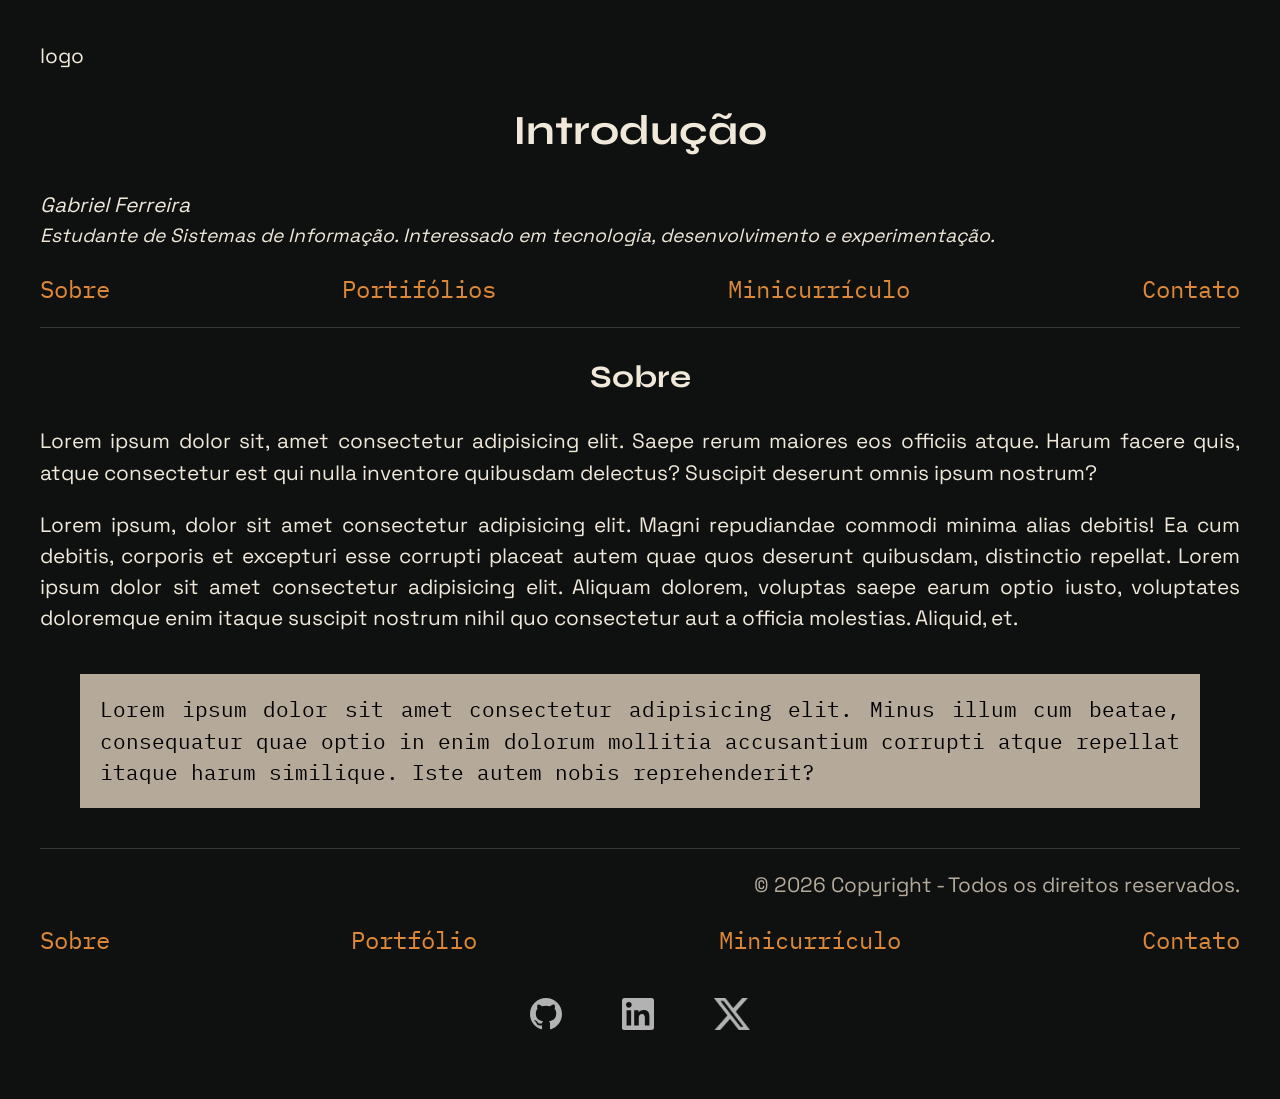
==== index.html @ 4c0dea56 "Update header with introduction and additional information; enhance styling for author and descripti" ====
<!DOCTYPE html>
<html lang="pt-br">
<head>
    <meta charset="UTF-8">
    <meta name="viewport" content="width=device-width, initial-scale=1.0">

    <link rel="preconnect" href="https://fonts.googleapis.com">
    <link rel="preconnect" href="https://fonts.gstatic.com" crossorigin>
    <link href="https://fonts.googleapis.com/css2?family=IBM+Plex+Mono:ital,wght@0,100;0,200;0,300;0,400;0,500;0,600;0,700;1,100;1,200;1,300;1,400;1,500;1,600;1,700&family=Space+Grotesk:wght@300..700&family=Syne:wght@400..800&display=swap" rel="stylesheet">

    <link rel="stylesheet" href="style.css">
    <link rel="shortcut icon" href="images/favicon.ico" type="image/x-icon">
    <title>Portifolio</title>
</head>
<body>

    <header>
        <p>logo</p>
        <h1>Introdução</h1>
        <p class="autor">Gabriel Ferreira</p>
        <p id="more">Estudante de Sistemas de Informação. Interessado em tecnologia, desenvolvimento e experimentação.</p>

        <nav>
            <a href="index.html">Sobre </a>
            <a href="portifolio">Portifólios</a>
            <a href="curriculo.html">Minicurrículo</a>
            <a href="contato.html">Contato</a>
        </nav>
    </header>
    <hr>
    <main>
        <h2 style="text-align: center;">Sobre</h2>
        <p>Lorem ipsum dolor sit, amet consectetur adipisicing elit. Saepe rerum maiores eos officiis atque. Harum facere quis, atque consectetur est qui nulla inventore quibusdam delectus? Suscipit deserunt omnis ipsum nostrum?</p>
        <p>Lorem ipsum, dolor sit amet consectetur adipisicing elit. Magni repudiandae commodi minima alias debitis! Ea cum debitis, corporis et excepturi esse corrupti placeat autem quae quos deserunt quibusdam, distinctio repellat. Lorem ipsum dolor sit amet consectetur adipisicing elit. Aliquam dolorem, voluptas saepe earum optio iusto, voluptates doloremque enim itaque suscipit nostrum nihil quo consectetur aut a officia molestias. Aliquid, et.</p>
        <code>Lorem ipsum dolor sit amet consectetur adipisicing elit. Minus illum cum beatae, consequatur quae optio in enim dolorum mollitia accusantium corrupti atque repellat itaque harum similique. Iste autem nobis reprehenderit?</code>
    </main>
<hr>
    <footer id="footer">
        <p>&copy; 2026 Copyright - Todos os direitos reservados.</p>

        <nav aria-label="Acesso rápido">
            <a href="index.html">Sobre</a>
            <a href="portfolio.html">Portfólio</a>
            <a href="curriculo.html">Minicurrículo</a>
            <a href="contato.html">Contato</a>
        </nav>

        <div class="social-links">
            <a href="https://github.com/GabrielAlgumaCoisa">
                <img src="images/github-dark.svg" alt="Github" height="32">
            </a>
            <a href="https://www.linkedin.com/in/gabriel-macedo-81b163448/">
                <img src="images/linkedin-app-white-icon.svg" alt="Linkedin" height="32">
            </a>
            <a href="https://x.com/_PesteBubonika_">
                <img src="images/X_logo_2023_(white).svg.webp" alt="X" height="32">
            </a>
        </div>
    </footer>
</body>
</html>
---- style.css ----
:root {
    --bg:           #0F1111; /* Preto */
    --header:       #1C2321; /* Preto Esverdeado */
    --line:         #38373B; /* Cinza Escuro */
    --shadow:       #000000; /* Preto */

    --block:        #C24F1D; /* Laranja Queimado */
    --border:       #4E1C0D; /* Marrom Avermelhado */

    --highlight:    #DD8838; /* Âmbar */
    --text:         #F0E8D8; /* Off-White */
    --muted:        #B5AA9A; /* Bege Acinzentado */

    --paper:        #F0E8D8; /* Papel */
    --rust:         #8C2E0F; /* Ferrugem */
}
body {
    background: var(--bg);
    color: var(--text);

    font-family: "Space Grotesk", sans-serif;
    font-size: 1.3rem;

    line-height: 1.5;
    margin: 0 auto;
    padding: 20px;
    max-width: 1200px;
    text-align: justify;
}

nav > a {
    color: var(--highlight);
    text-decoration: none;
    font-size: 1.5rem;
    font-family: "IBM Plex Mono", monospace;
    display: inline-block;
    transition: transform 0.2s ease-in-out, color 0.2s ease-in-out;
}


nav > a:hover{
    color: var(--block);
    transform: scale(1.08);
}

h1, h2, h3, h4, h5, h6 {
    font-family: "Syne", sans-serif;
    font-weight: 700;
}

h1 {
    text-align: center;
}

code {
    color: var(--shadow);
    display: block;
    background: var(--muted);

    margin: 40px;
    padding: 20px;
    font-family: "IBM Plex Mono", monospace;
}

nav{
    display: flex;
    justify-content: space-between;
}

hr{
    border: none;
    border-top: 1px solid var(--line);
    margin: 20px auto;
}

#footer {
    color: var(--muted);
}

footer p{
    text-align: end;
}

.social-links {
    display: flex;
    justify-content: center;
    align-items: center;
    gap: 60px;
    padding: 40px;
}

.social-links a img {
    transition: transform 0.2s ease;
    filter: brightness(0.7);
}

.social-links a:hover img {
    transform: scale(1.25);
    filter: brightness(1.0);
}

.autor {
    text-align: left;
    font-style: italic;
    font-size: 1.3rem;
}

#more {
    text-align: left; 
    font-style: italic;
    font-size: 1.2rem;
    margin-top: -20px;
    margin-bottom: 20px;
}
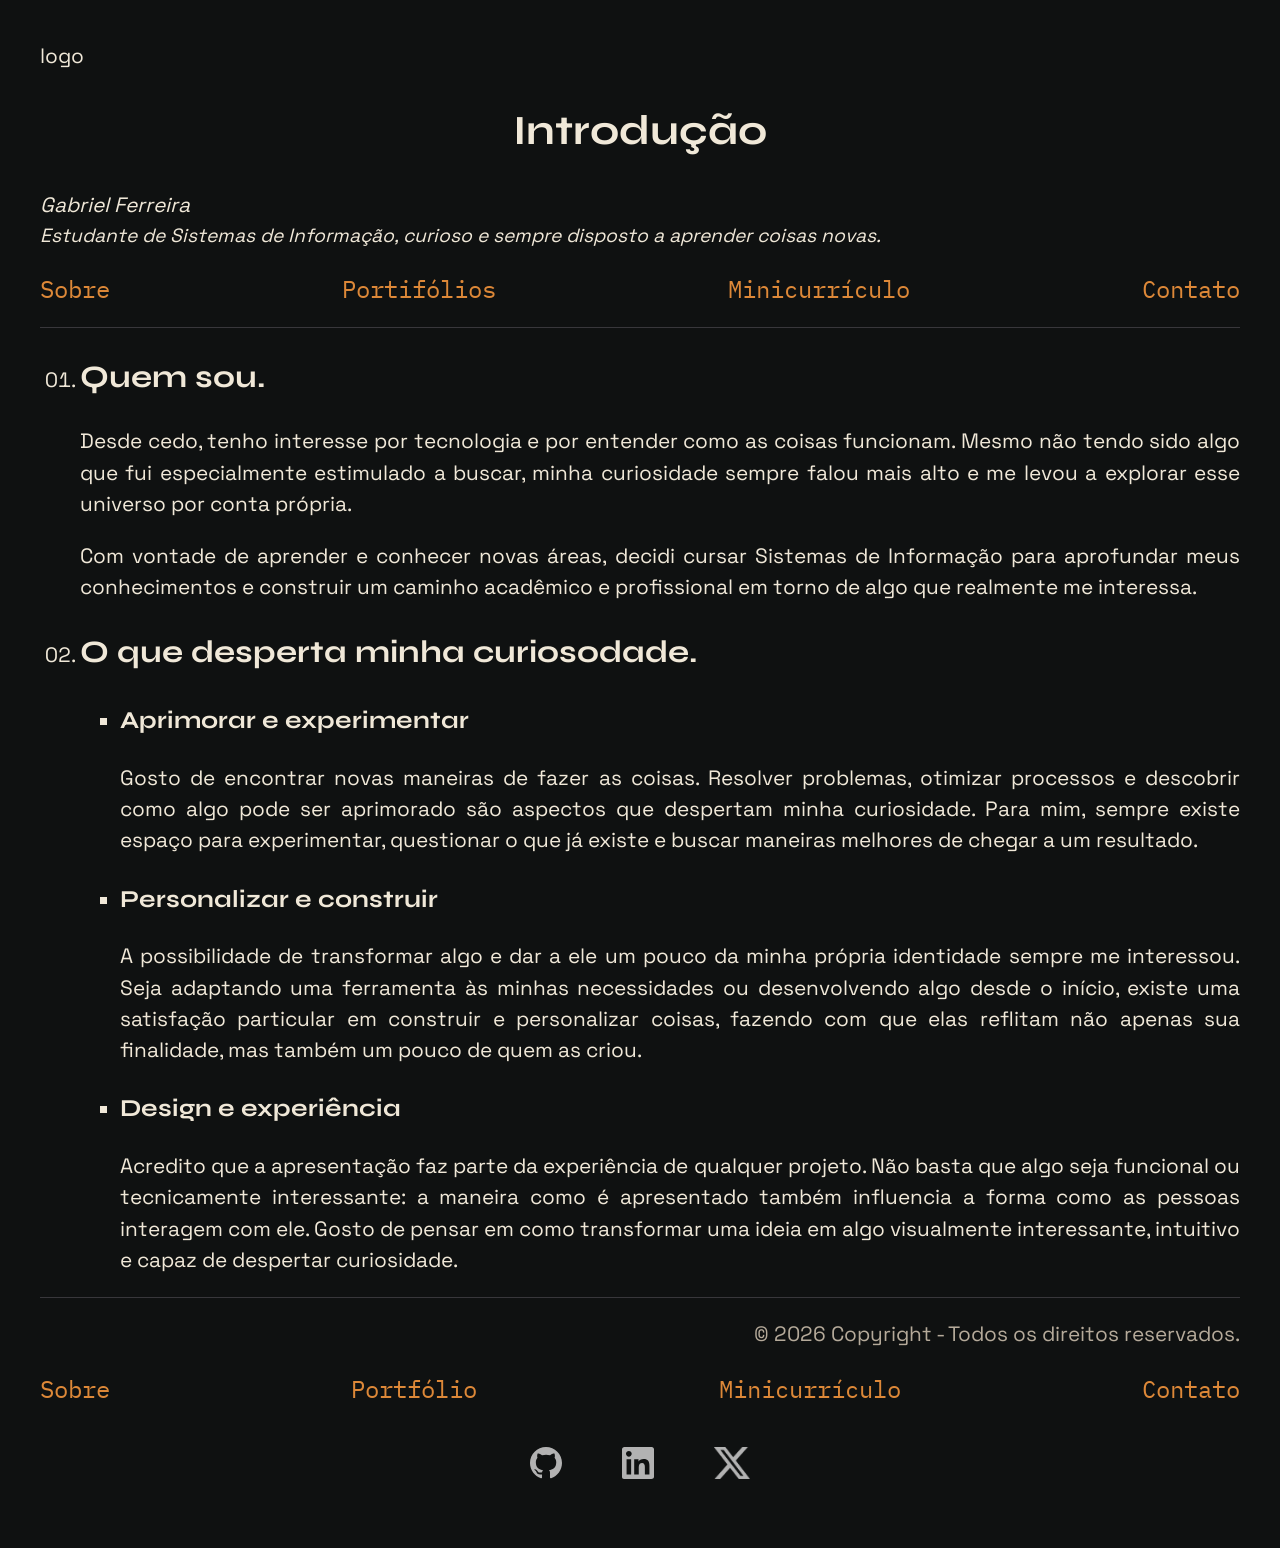
==== commit 0afd086d: "Revise main content structure and update footer styles; enhance list presentation" ====
--- a/index.html
+++ b/index.html
@@ -18,7 +18,7 @@
         <p>logo</p>
         <h1>Introdução</h1>
         <p class="autor">Gabriel Ferreira</p>
-        <p id="more">Estudante de Sistemas de Informação. Interessado em tecnologia, desenvolvimento e experimentação.</p>
+        <p id="more">Estudante de Sistemas de Informação, curioso e sempre disposto a aprender coisas novas.</p>
 
         <nav>
             <a href="index.html">Sobre </a>
@@ -29,10 +29,32 @@
     </header>
     <hr>
     <main>
-        <h2 style="text-align: center;">Sobre</h2>
-        <p>Lorem ipsum dolor sit, amet consectetur adipisicing elit. Saepe rerum maiores eos officiis atque. Harum facere quis, atque consectetur est qui nulla inventore quibusdam delectus? Suscipit deserunt omnis ipsum nostrum?</p>
-        <p>Lorem ipsum, dolor sit amet consectetur adipisicing elit. Magni repudiandae commodi minima alias debitis! Ea cum debitis, corporis et excepturi esse corrupti placeat autem quae quos deserunt quibusdam, distinctio repellat. Lorem ipsum dolor sit amet consectetur adipisicing elit. Aliquam dolorem, voluptas saepe earum optio iusto, voluptates doloremque enim itaque suscipit nostrum nihil quo consectetur aut a officia molestias. Aliquid, et.</p>
-        <code>Lorem ipsum dolor sit amet consectetur adipisicing elit. Minus illum cum beatae, consequatur quae optio in enim dolorum mollitia accusantium corrupti atque repellat itaque harum similique. Iste autem nobis reprehenderit?</code>
+        <section>
+            <ol>
+                <li>
+                    <h2>Quem sou.</h2>
+                    <p>Desde cedo, tenho interesse por tecnologia e por entender como as coisas funcionam. Mesmo não tendo sido algo que fui especialmente estimulado a buscar, minha curiosidade sempre falou mais alto e me levou a explorar esse universo por conta própria.</p>
+                    <p>Com vontade de aprender e conhecer novas áreas, decidi cursar Sistemas de Informação para aprofundar meus conhecimentos e construir um caminho acadêmico e profissional em torno de algo que realmente me interessa.</p>
+                </li>
+                <li>
+                    <h2>O que desperta minha curiosodade.</h2>
+                    <ul>
+                        <li>
+                            <h3>Aprimorar e experimentar</h3>
+                            <p>Gosto de encontrar novas maneiras de fazer as coisas. Resolver problemas, otimizar processos e descobrir como algo pode ser aprimorado são aspectos que despertam minha curiosidade. Para mim, sempre existe espaço para experimentar, questionar o que já existe e buscar maneiras melhores de chegar a um resultado.</p>
+                        </li>
+                        <li>
+                            <h3>Personalizar e construir</h3>
+                            <p>A possibilidade de transformar algo e dar a ele um pouco da minha própria identidade sempre me interessou. Seja adaptando uma ferramenta às minhas necessidades ou desenvolvendo algo desde o início, existe uma satisfação particular em construir e personalizar coisas, fazendo com que elas reflitam não apenas sua finalidade, mas também um pouco de quem as criou.</p>
+                        </li>
+                        <li>
+                            <h3>Design e experiência</h3>
+                            <p>Acredito que a apresentação faz parte da experiência de qualquer projeto. Não basta que algo seja funcional ou tecnicamente interessante: a maneira como é apresentado também influencia a forma como as pessoas interagem com ele. Gosto de pensar em como transformar uma ideia em algo visualmente interessante, intuitivo e capaz de despertar curiosidade.</p>
+                        </li>
+                    </ul>
+                </li>
+            </ol>
+        </section>
     </main>
 <hr>
     <footer id="footer">
--- a/style.css
+++ b/style.css
@@ -73,12 +73,20 @@
     margin: 20px auto;
 }
 
+footer p{
+    text-align: end;
+}
+
+ol {
+    list-style-type: decimal-leading-zero;
+}
+
+ul {
+    list-style-type: square;
+}
+
 #footer {
     color: var(--muted);
-}
-
-footer p{
-    text-align: end;
 }
 
 .social-links {
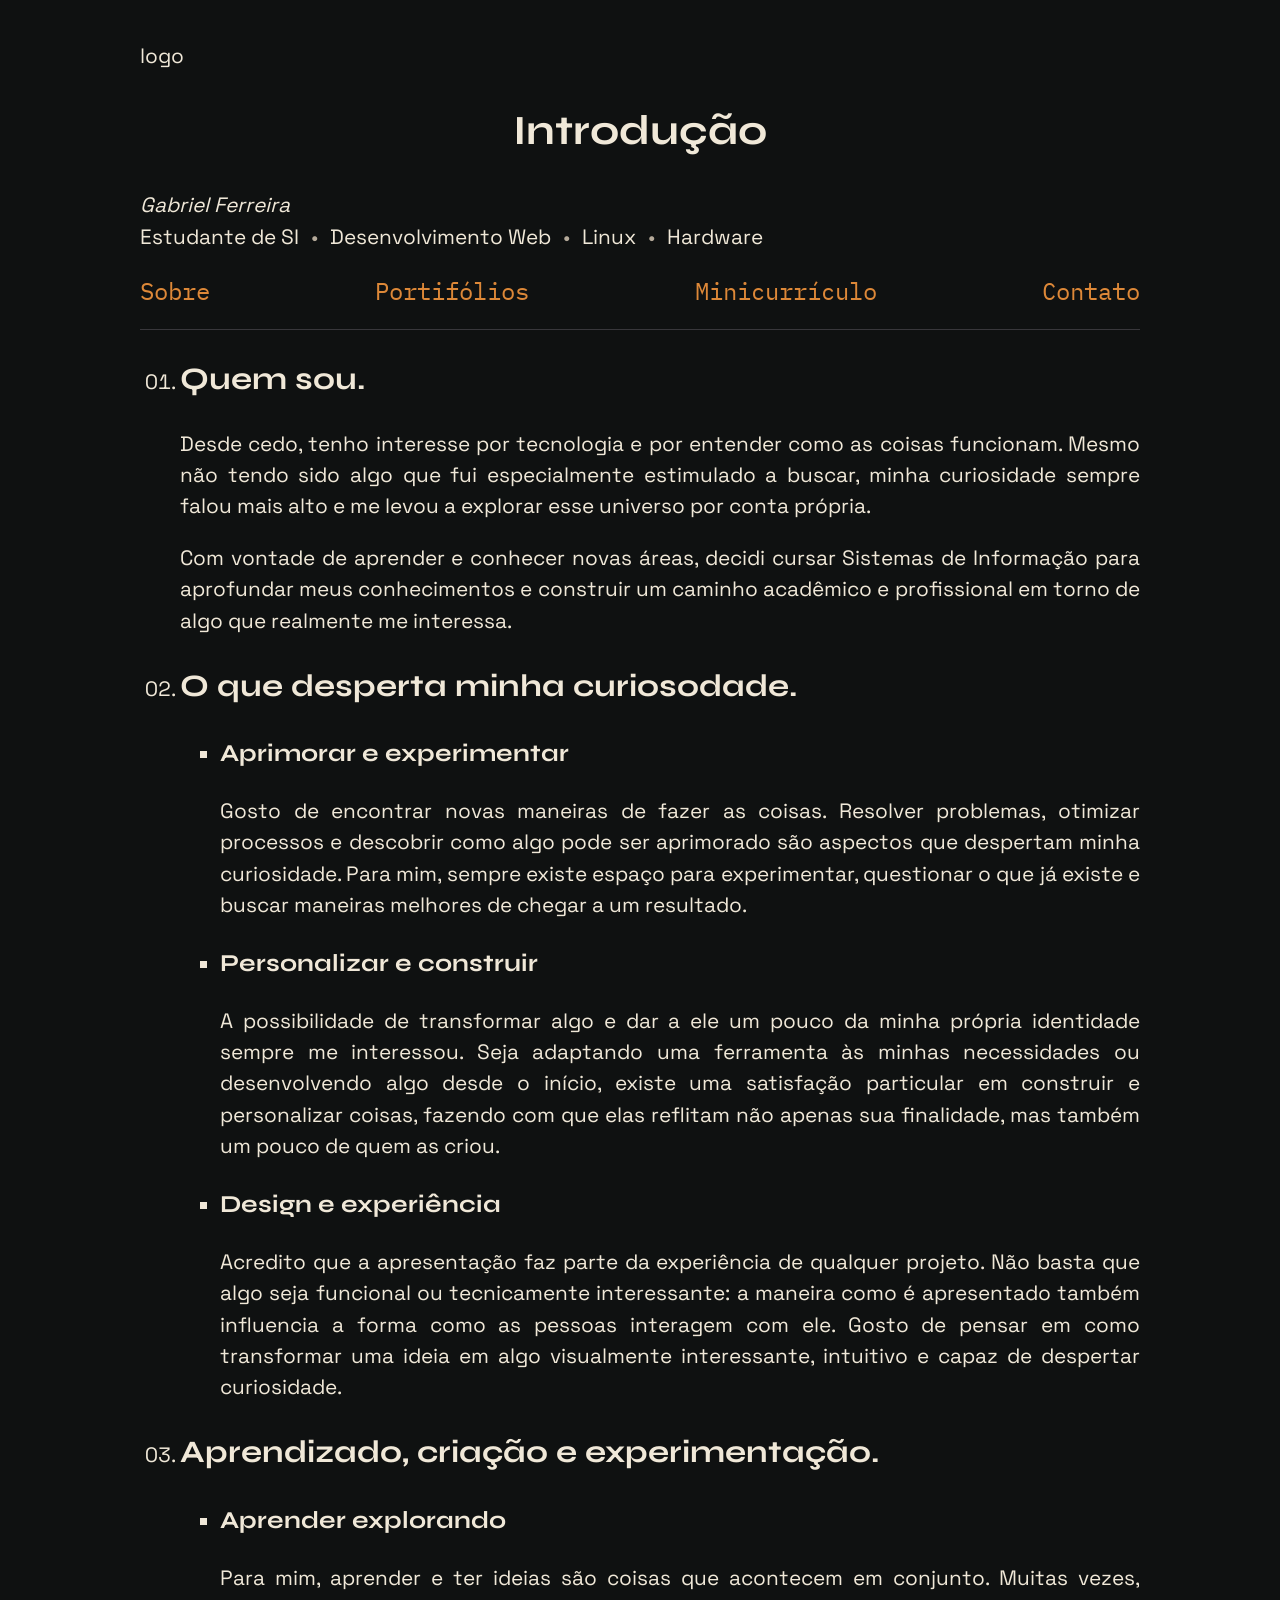
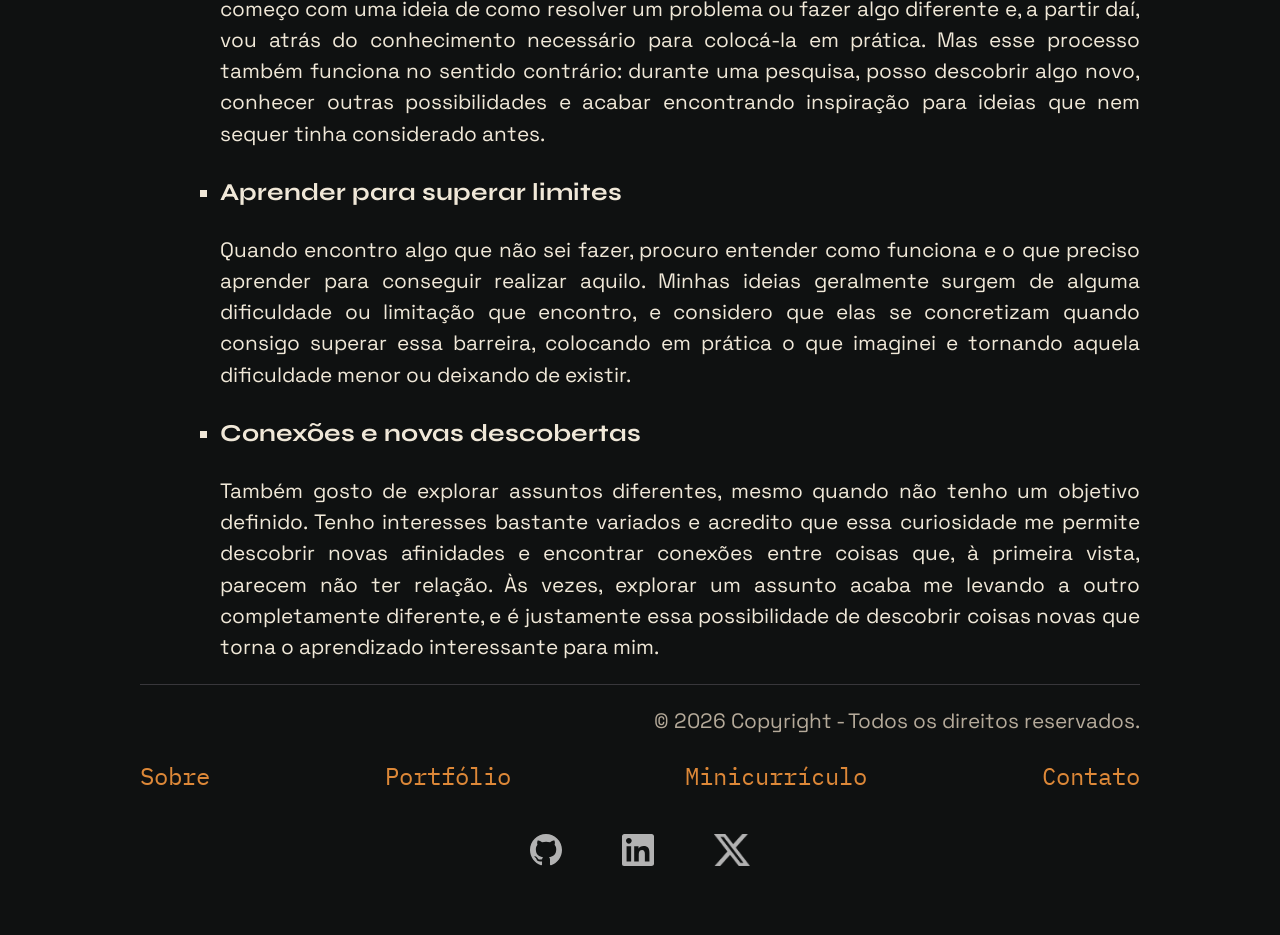
==== commit 4e00bbb3: "Update header section with additional information and improve layout; adjust CSS for better styling" ====
--- a/index.html
+++ b/index.html
@@ -18,7 +18,13 @@
         <p>logo</p>
         <h1>Introdução</h1>
         <p class="autor">Gabriel Ferreira</p>
-        <p id="more">Estudante de Sistemas de Informação, curioso e sempre disposto a aprender coisas novas.</p>
+
+        <div class="header-info">
+            <span>Estudante de SI</span>
+            <span>Desenvolvimento Web</span>
+            <span>Linux</span>
+            <span>Hardware</span>
+        </div>
 
         <nav>
             <a href="index.html">Sobre </a>
@@ -53,6 +59,23 @@
                         </li>
                     </ul>
                 </li>
+                <li>
+                    <h2>Aprendizado, criação e experimentação.</h2>
+                    <ul>
+                        <li>
+                            <h3>Aprender explorando</h3>
+                            <p>Para mim, aprender e ter ideias são coisas que acontecem em conjunto. Muitas vezes, começo com uma ideia de como resolver um problema ou fazer algo diferente e, a partir daí, vou atrás do conhecimento necessário para colocá-la em prática. Mas esse processo também funciona no sentido contrário: durante uma pesquisa, posso descobrir algo novo, conhecer outras possibilidades e acabar encontrando inspiração para ideias que nem sequer tinha considerado antes.</p>
+                        </li>
+                        <li>
+                            <h3>Aprender para superar limites</h3>
+                            <p>Quando encontro algo que não sei fazer, procuro entender como funciona e o que preciso aprender para conseguir realizar aquilo. Minhas ideias geralmente surgem de alguma dificuldade ou limitação que encontro, e considero que elas se concretizam quando consigo superar essa barreira, colocando em prática o que imaginei e tornando aquela dificuldade menor ou deixando de existir.</p>
+                        </li>
+                        <li>
+                            <h3>Conexões e novas descobertas</h3>
+                            <p>Também gosto de explorar assuntos diferentes, mesmo quando não tenho um objetivo definido. Tenho interesses bastante variados e acredito que essa curiosidade me permite descobrir novas afinidades e encontrar conexões entre coisas que, à primeira vista, parecem não ter relação. Às vezes, explorar um assunto acaba me levando a outro completamente diferente, e é justamente essa possibilidade de descobrir coisas novas que torna o aprendizado interessante para mim.</p>
+                        </li>
+                    </ul>
+                </li>
             </ol>
         </section>
     </main>
--- a/style.css
+++ b/style.css
@@ -24,7 +24,7 @@
     line-height: 1.5;
     margin: 0 auto;
     padding: 20px;
-    max-width: 1200px;
+    max-width: 1000px;
     text-align: justify;
 }
 
@@ -85,6 +85,20 @@
     list-style-type: square;
 }
 
+.header-info {
+    display: flex;
+    align-items: center;
+    gap: 12px;
+    margin-top: -20px;
+    margin-bottom: 20px;
+}
+
+.header-info span + span::before {
+    content: "•";
+    margin-right: 12px;
+    color: var(--muted);
+}
+
 #footer {
     color: var(--muted);
 }
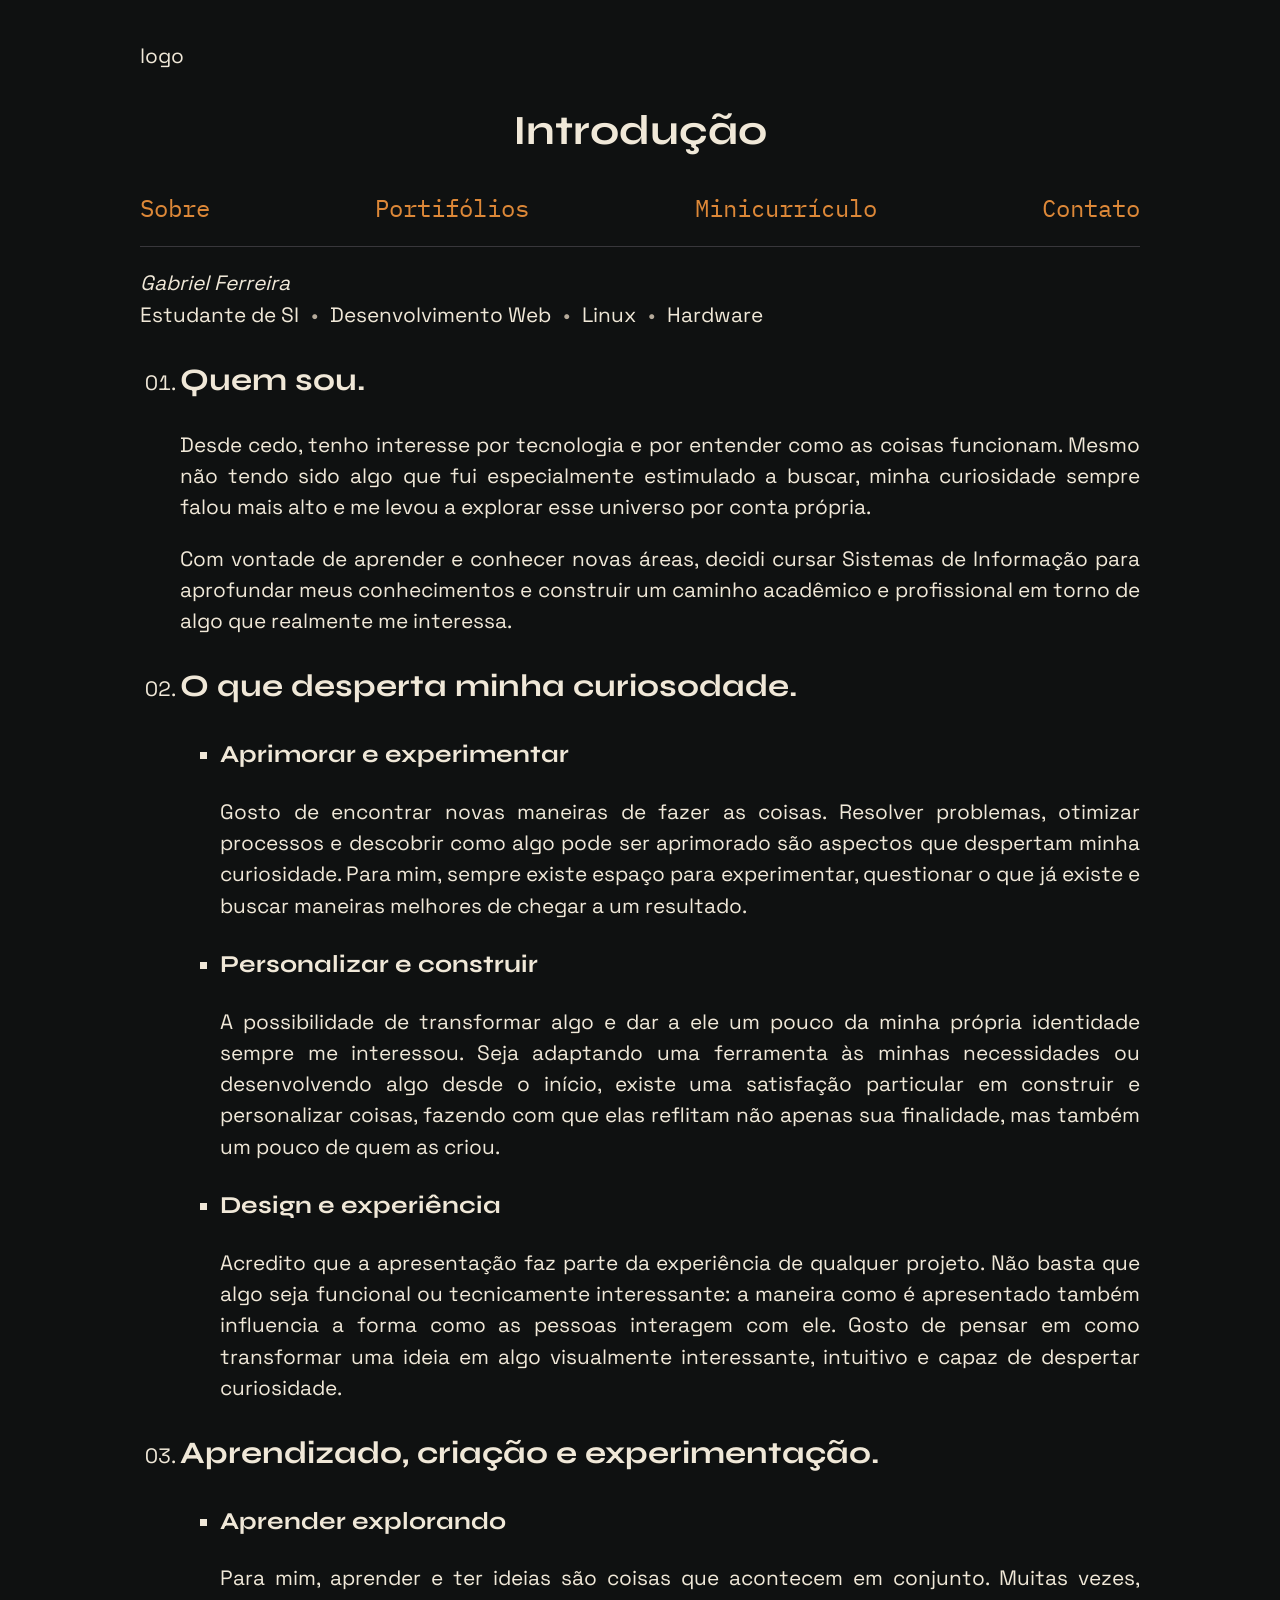
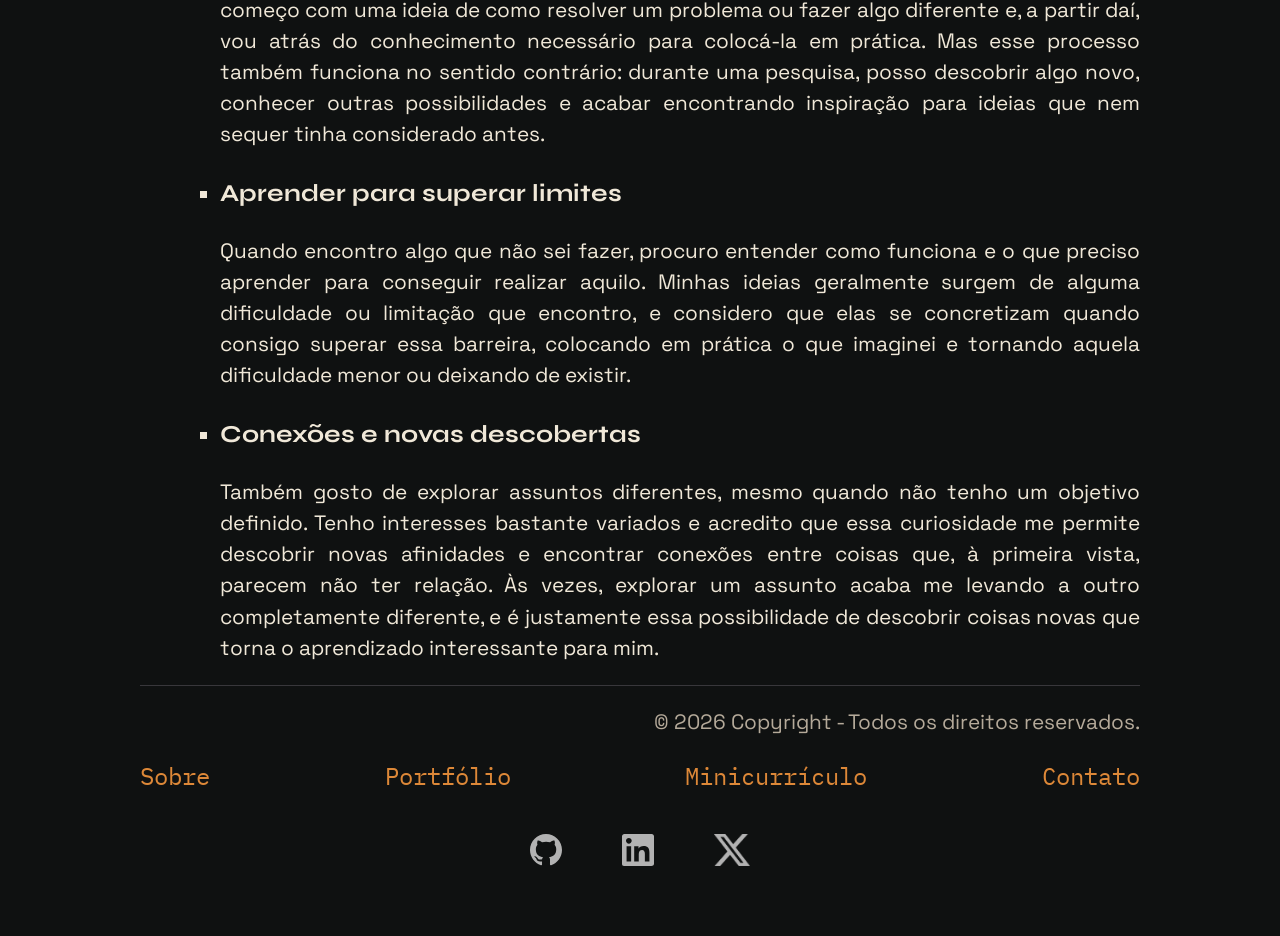
==== commit 3a62adfa: "Refactor header section in index.html and portifolio.html for improved layout and navigation" ====
--- a/index.html
+++ b/index.html
@@ -3,6 +3,7 @@
 <head>
     <meta charset="UTF-8">
     <meta name="viewport" content="width=device-width, initial-scale=1.0">
+    <meta name="color-scheme" content="dark">
 
     <link rel="preconnect" href="https://fonts.googleapis.com">
     <link rel="preconnect" href="https://fonts.gstatic.com" crossorigin>
@@ -10,30 +11,27 @@
 
     <link rel="stylesheet" href="style.css">
     <link rel="shortcut icon" href="images/favicon.ico" type="image/x-icon">
-    <title>Portifolio</title>
+    <title>Sobre</title>
 </head>
 <body>
-
     <header>
         <p>logo</p>
         <h1>Introdução</h1>
-        <p class="autor">Gabriel Ferreira</p>
-
-        <div class="header-info">
-            <span>Estudante de SI</span>
-            <span>Desenvolvimento Web</span>
-            <span>Linux</span>
-            <span>Hardware</span>
-        </div>
-
         <nav>
             <a href="index.html">Sobre </a>
-            <a href="portifolio">Portifólios</a>
+            <a href="portifolio.html">Portifólios</a>
             <a href="curriculo.html">Minicurrículo</a>
             <a href="contato.html">Contato</a>
         </nav>
     </header>
     <hr>
+    <p class="autor">Gabriel Ferreira</p>
+    <div class="header-info">            
+        <span>Estudante de SI</span>     
+        <span>Desenvolvimento Web</span> 
+        <span>Linux</span>               
+        <span>Hardware</span>            
+    </div>
     <main>
         <section>
             <ol>
--- a/style.css
+++ b/style.css
@@ -85,6 +85,28 @@
     list-style-type: square;
 }
 
+.card {
+    background: var(--header);
+    border-radius: 10px;
+    padding: 16px;
+    margin: 24px 0;
+    text-align: left;
+}
+
+.card img {
+    border: 2px solid var(--line);
+    display: block;
+    width: 100%;
+    height: auto;
+
+}
+
+.card-legenda {
+    margin: 12px 4px 0;
+    font-family: "IBM Plex Mono", monospace;
+    font-size: 1rem;
+}
+
 .header-info {
     display: flex;
     align-items: center;
@@ -97,6 +119,11 @@
     content: "•";
     margin-right: 12px;
     color: var(--muted);
+}
+
+.explore {
+    text-decoration: none;
+    color: var(--block);
 }
 
 #footer {
@@ -127,6 +154,12 @@
     font-size: 1.3rem;
 }
 
+.desc {
+    text-align: left;  
+    font-size: 1.3rem; 
+    color: var(--muted);
+}
+
 #more {
     text-align: left; 
     font-style: italic;
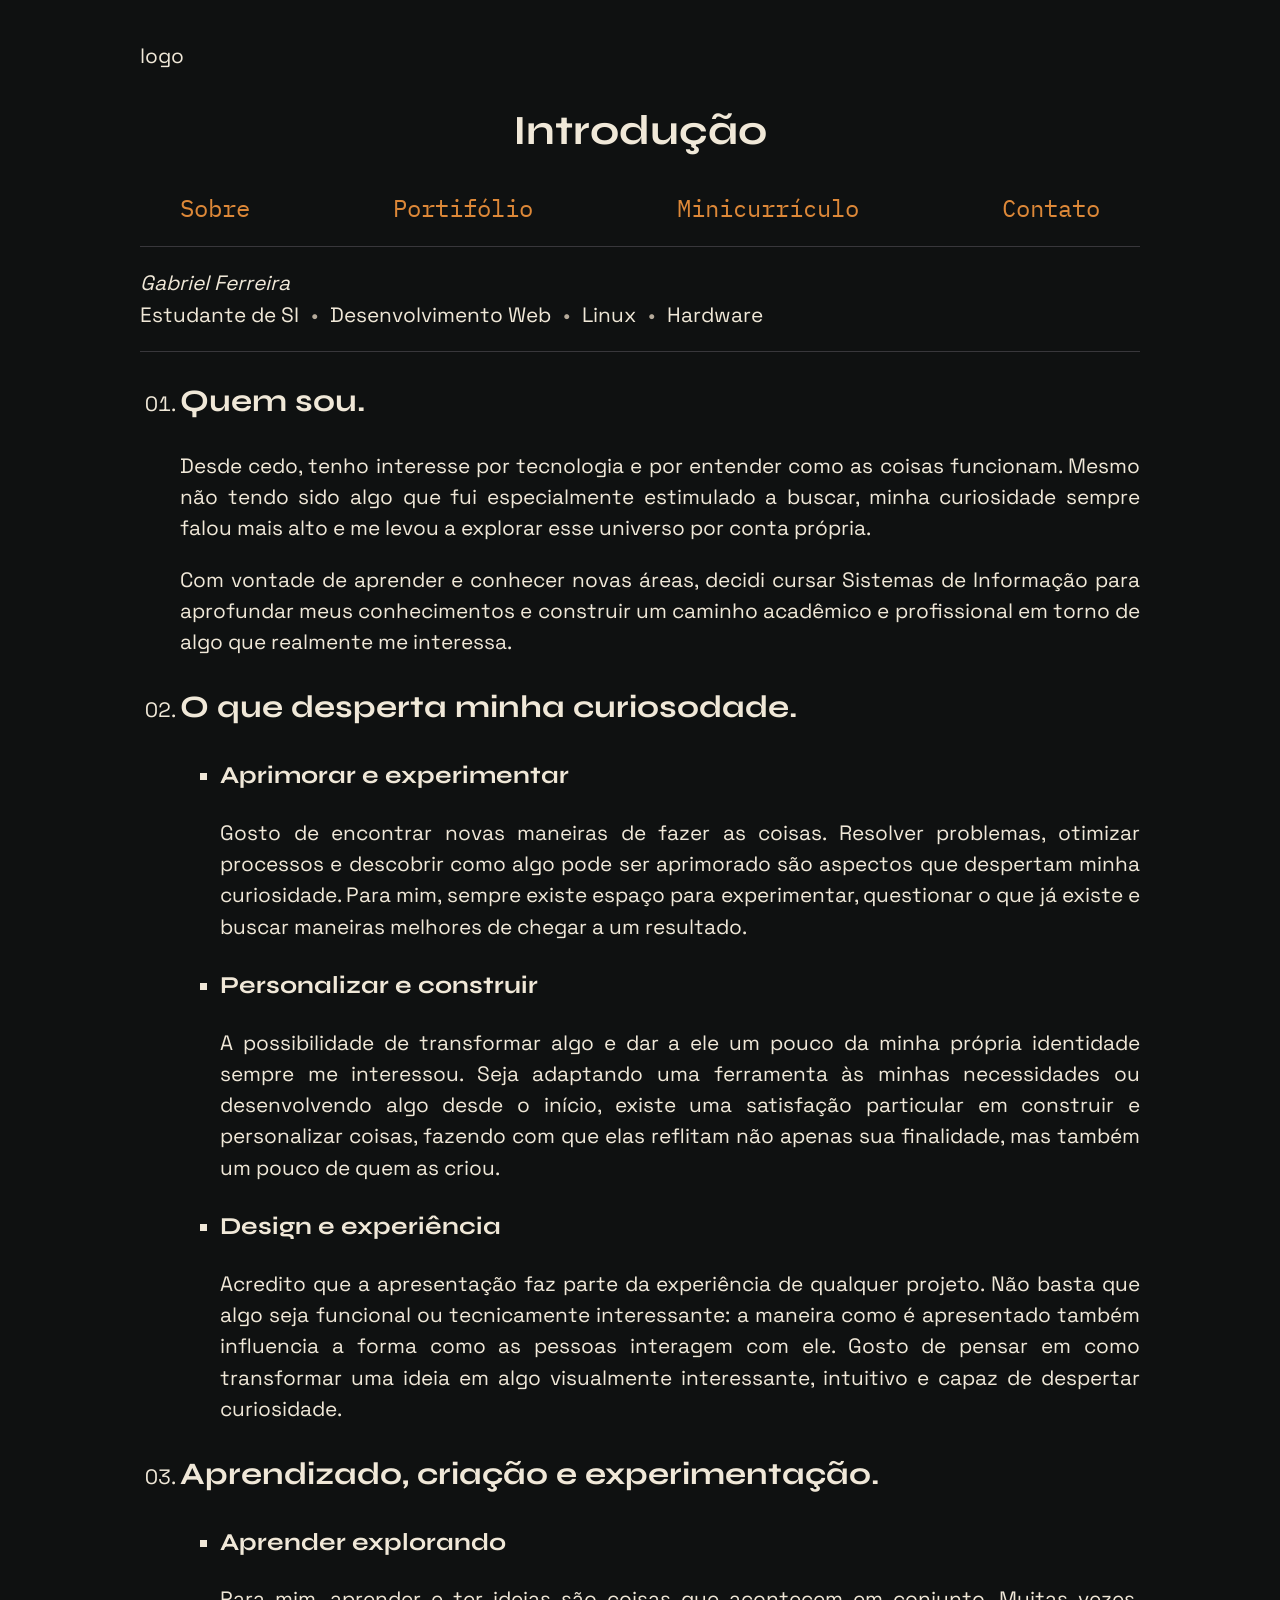
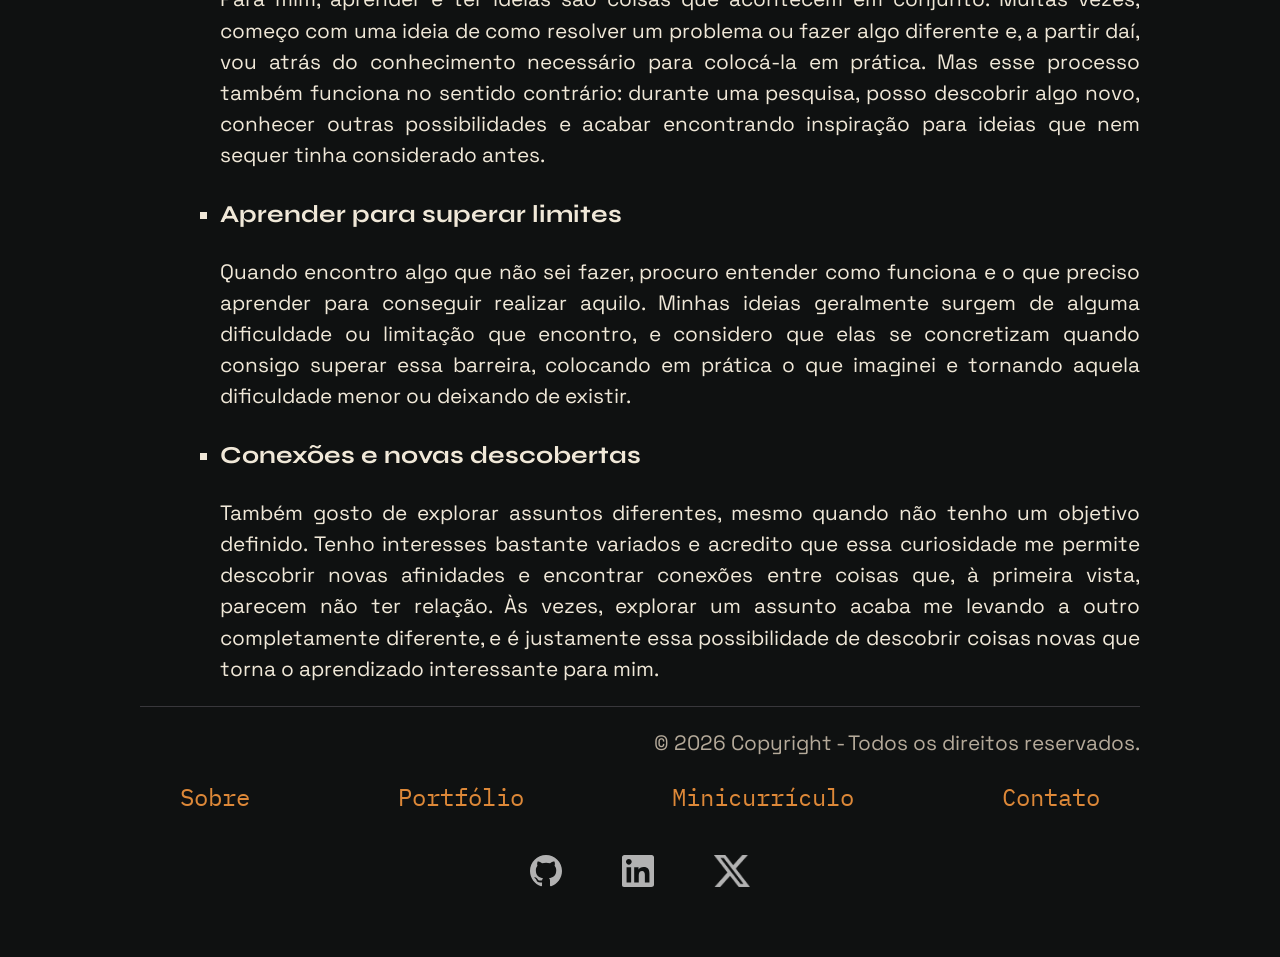
==== commit 18d87dcc: "Fix typos in navigation links and update header titles; adjust navigation margins for better layout" ====
--- a/index.html
+++ b/index.html
@@ -19,7 +19,7 @@
         <h1>Introdução</h1>
         <nav>
             <a href="index.html">Sobre </a>
-            <a href="portifolio.html">Portifólios</a>
+            <a href="portifolio.html">Portifólio</a>
             <a href="curriculo.html">Minicurrículo</a>
             <a href="contato.html">Contato</a>
         </nav>
@@ -32,6 +32,7 @@
         <span>Linux</span>               
         <span>Hardware</span>            
     </div>
+    <hr>
     <main>
         <section>
             <ol>
@@ -83,7 +84,7 @@
 
         <nav aria-label="Acesso rápido">
             <a href="index.html">Sobre</a>
-            <a href="portfolio.html">Portfólio</a>
+            <a href="portifolio.html">Portfólio</a>
             <a href="curriculo.html">Minicurrículo</a>
             <a href="contato.html">Contato</a>
         </nav>
--- a/style.css
+++ b/style.css
@@ -64,6 +64,8 @@
 
 nav{
     display: flex;
+    margin-left: 40px;
+    margin-right: 40px;
     justify-content: space-between;
 }
 
